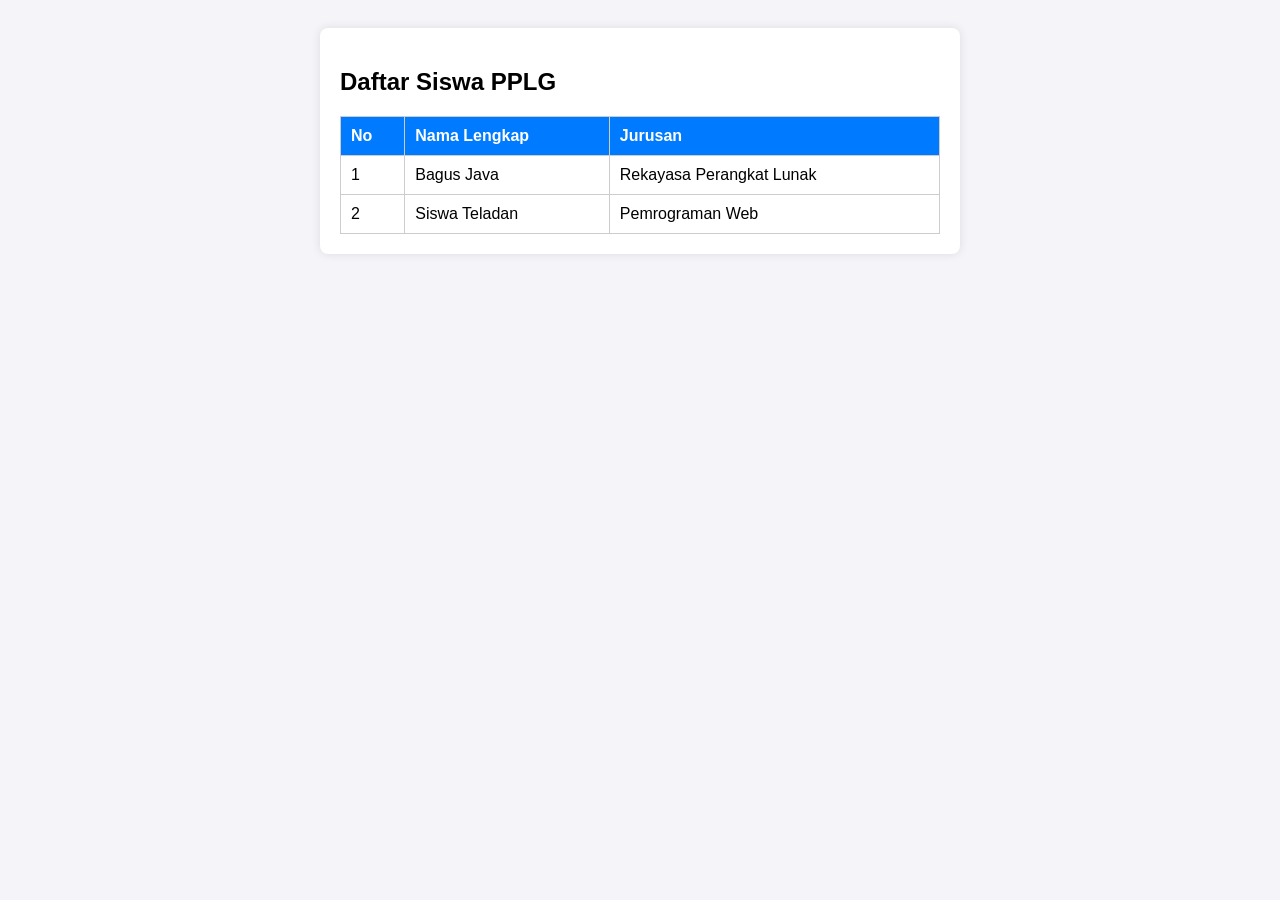
==== index.html @ 7a2e5dff "nambah index.html" ====
<!DOCTYPE html>
<html lang="en">
<head>
    <meta charset="UTF-8">
    <meta name="viewport" content="width=device-width, initial-scale=1.0">
    <title>Document</title>
</head>
<body>
    <!DOCTYPE html>
<html lang="id">
<head>
    <meta charset="UTF-8">
    <meta name="viewport" content="width=device-width, initial-scale=1.0">
    <title>Tabel Siswa PPLG</title>
    <style>
        body { font-family: Arial, sans-serif; padding: 20px; background-color: #f4f4f9; }
        .kotak-tabel { background: white; padding: 20px; border-radius: 8px; box-shadow: 0 0 10px rgba(0,0,0,0.1); max-width: 600px; margin: auto; }
        table { width: 100%; border-collapse: collapse; margin-top: 15px; }
        th, td { border: 1px solid #ccc; padding: 10px; text-align: left; }
        th { background-color: #007BFF; color: white; }
    </style>
</head>
<body>
    <div class="kotak-tabel">
        <h2>Daftar Siswa PPLG</h2>
        <table>
            <thead>
                <tr>
                    <th>No</th>
                    <th>Nama Lengkap</th>
                    <th>Jurusan</th>
                </tr>
            </thead>
            <tbody>
                <tr>
                    <td>1</td>
                    <td>Bagus Java</td>
                    <td>Rekayasa Perangkat Lunak</td>
                </tr>
                <tr>
                    <td>2</td>
                    <td>Siswa Teladan</td>
                    <td>Pemrograman Web</td>
                </tr>
            </tbody>
        </table>
    </div>

</body>
</html>
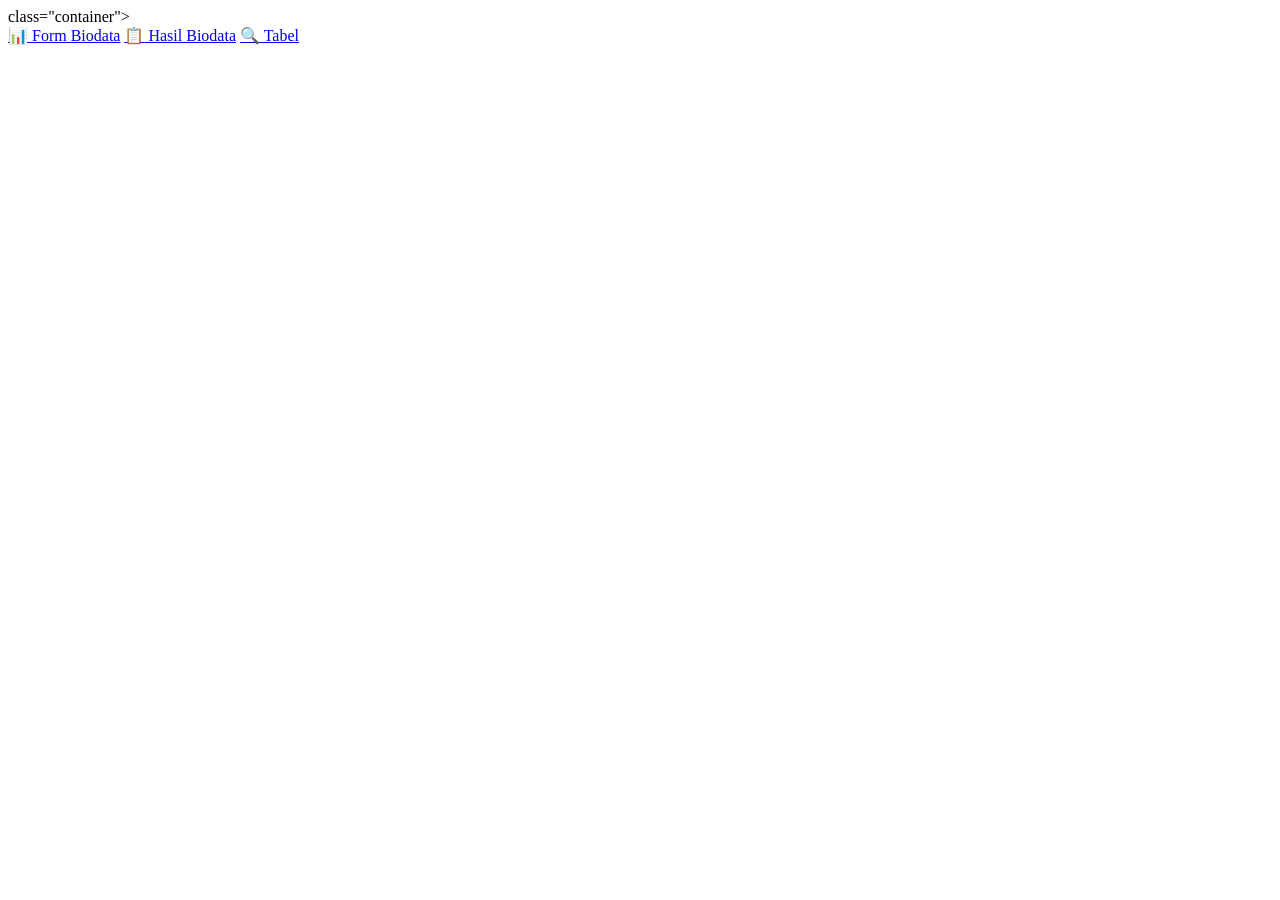
==== commit de949fd8: "aaa" ====
--- a/index.html
+++ b/index.html
@@ -6,45 +6,16 @@
     <title>Document</title>
 </head>
 <body>
-    <!DOCTYPE html>
-<html lang="id">
-<head>
-    <meta charset="UTF-8">
-    <meta name="viewport" content="width=device-width, initial-scale=1.0">
-    <title>Tabel Siswa PPLG</title>
-    <style>
-        body { font-family: Arial, sans-serif; padding: 20px; background-color: #f4f4f9; }
-        .kotak-tabel { background: white; padding: 20px; border-radius: 8px; box-shadow: 0 0 10px rgba(0,0,0,0.1); max-width: 600px; margin: auto; }
-        table { width: 100%; border-collapse: collapse; margin-top: 15px; }
-        th, td { border: 1px solid #ccc; padding: 10px; text-align: left; }
-        th { background-color: #007BFF; color: white; }
-    </style>
-</head>
-<body>
-    <div class="kotak-tabel">
-        <h2>Daftar Siswa PPLG</h2>
-        <table>
-            <thead>
-                <tr>
-                    <th>No</th>
-                    <th>Nama Lengkap</th>
-                    <th>Jurusan</th>
-                </tr>
-            </thead>
-            <tbody>
-                <tr>
-                    <td>1</td>
-                    <td>Bagus Java</td>
-                    <td>Rekayasa Perangkat Lunak</td>
-                </tr>
-                <tr>
-                    <td>2</td>
-                    <td>Siswa Teladan</td>
-                    <td>Pemrograman Web</td>
-                </tr>
-            </tbody>
-        </table>
-    </div>
+    class="container">
+</div>
 
+<!-- Daftar Tombol Menu -->
+<div class="menu-list">
+    <!-- Ganti tanda # dengan link file html atau link tujuan Bapak -->
+    <a href="form_biodata.html" class="menu-item"><span>📊</span> Form Biodata</a>
+    <a href="hasil_biodata.html" class="menu-item"><span>📋</span> Hasil Biodata</a>
+    <a href="tabel.html" class="menu-item"><span>🔍</span> Tabel</a>
+  
+</div>
 </body>
 </html>
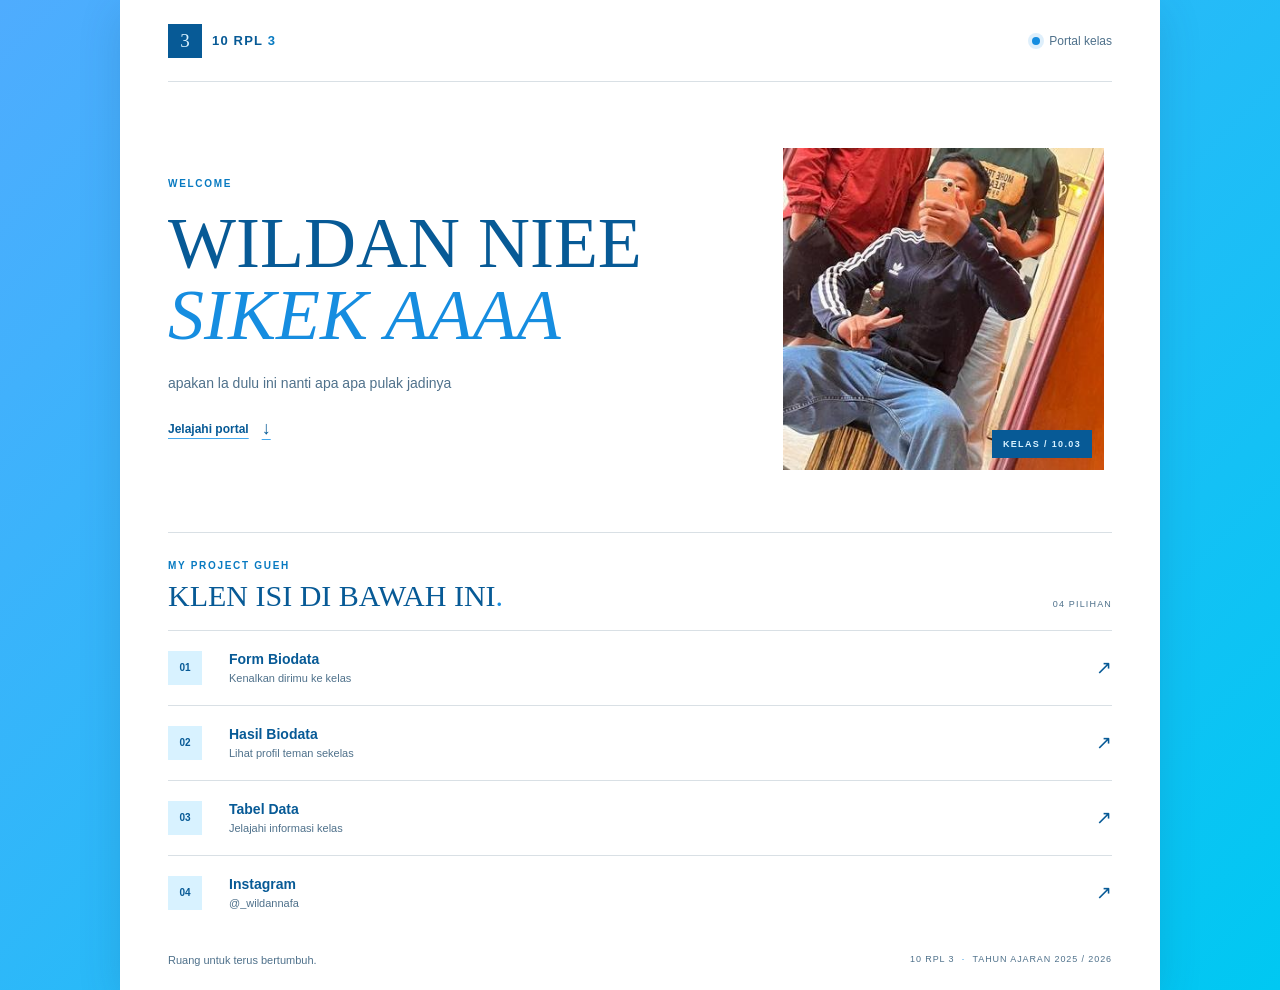
==== commit 7a232082: "Update class portal and biodata form" ====
--- a/index.html
+++ b/index.html
@@ -1,21 +1,71 @@
 <!DOCTYPE html>
-<html lang="en">
+<html lang="id">
 <head>
     <meta charset="UTF-8">
     <meta name="viewport" content="width=device-width, initial-scale=1.0">
-    <title>Document</title>
+    <meta name="theme-color" content="#f4f3ec">
+    <title>Ruang Kelas — 10 RPL 3</title>
+    <link rel="stylesheet" href="style.css">
 </head>
-<body>
-    class="container">
-</div>
+<body class="home-page">
+    <main class="site-shell">
+        <header class="site-header">
+            <a class="brand" href="index.html" aria-label="Beranda 10 RPL 3">
+                <span class="brand-symbol">3</span>
+                <span class="brand-name">10 RPL <b>3</b></span>
+            </a>
+            <span class="header-label"><span class="live-dot"></span> Portal kelas</span>
+        </header>
 
-<!-- Daftar Tombol Menu -->
-<div class="menu-list">
-    <!-- Ganti tanda # dengan link file html atau link tujuan Bapak -->
-    <a href="form_biodata.html" class="menu-item"><span>📊</span> Form Biodata</a>
-    <a href="hasil_biodata.html" class="menu-item"><span>📋</span> Hasil Biodata</a>
-    <a href="tabel.html" class="menu-item"><span>🔍</span> Tabel</a>
-  
-</div>
+        <section class="hero" aria-labelledby="hero-title">
+            <div class="hero-copy">
+                <p class="eyebrow">WELCOME</p>
+                <h1 id="hero-title">WILDAN NIEE<br><em>SIKEK AAAA</em></h1>
+                <p class="hero-description">apakan la dulu ini nanti apa apa pulak jadinya </p>
+                <a class="hero-link" href="#menu">Jelajahi portal <span aria-hidden="true">↓</span></a>
+            </div>
+            <figure class="hero-art">
+                <img src="profile.jpg.jpg" alt="Siswa berpose di depan cermin bersama teman-temannya">
+                <figcaption>KELAS / 10.03</figcaption>
+            </figure>
+        </section>
+
+        <section class="menu-section" id="menu" aria-labelledby="menu-title">
+            <div class="section-heading">
+                <div>
+                    <p class="eyebrow">MY PROJECT GUEH</p>
+                    <h2 id="menu-title">KLEN ISI DI BAWAH INI<span>.</span></h2>
+                </div>
+                <span class="section-count">04 PILIHAN</span>
+            </div>
+            <nav class="menu-list" aria-label="Menu utama">
+                <a href="from_biodata.html" class="menu-item">
+                    <span class="menu-number">01</span>
+                    <span class="menu-copy"><strong>Form Biodata</strong><small>Kenalkan dirimu ke kelas</small></span>
+                    <span class="menu-arrow" aria-hidden="true">↗</span>
+                </a>
+                <a href="hasil_biodata.html" class="menu-item">
+                    <span class="menu-number">02</span>
+                    <span class="menu-copy"><strong>Hasil Biodata</strong><small>Lihat profil teman sekelas</small></span>
+                    <span class="menu-arrow" aria-hidden="true">↗</span>
+                </a>
+                <a href="tabel.html" class="menu-item">
+                    <span class="menu-number">03</span>
+                    <span class="menu-copy"><strong>Tabel Data</strong><small>Jelajahi informasi kelas</small></span>
+                    <span class="menu-arrow" aria-hidden="true">↗</span>
+                </a>
+                <a href="https://www.instagram.com/_wildannafa/" class="menu-item" target="_blank" rel="noopener noreferrer">
+                    <span class="menu-number">04</span>
+                    <span class="menu-copy"><strong>Instagram</strong><small>@_wildannafa</small></span>
+                    <span class="menu-arrow" aria-hidden="true">↗</span>
+                </a>
+            </nav>
+        </section>
+
+        <footer class="site-footer">
+            <span>Ruang untuk terus bertumbuh.</span>
+            <span>10 RPL 3 <i>·</i> TAHUN AJARAN 2025 / 2026</span>
+        </footer>
+    </main>
 </body>
 </html>
--- a/style.css
+++ b/style.css
@@ -0,0 +1,315 @@
+* {
+	box-sizing: border-box;
+}
+
+html {
+	scroll-behavior: smooth;
+}
+
+body.home-page {
+	--ink: #075a96;
+	--muted: #4f718b;
+	--paper: #ffffff;
+	--line: rgba(24, 61, 93, 0.16);
+	--acid: #d8f2ff;
+	min-width: 320px;
+	min-height: 100vh;
+	margin: 0;
+	background: linear-gradient(135deg, #4facfe 0%, #00c8f2 100%);
+	color: var(--ink);
+	font-family: "Trebuchet MS", "Segoe UI", sans-serif;
+}
+
+.site-shell {
+	width: min(100% - 48px, 1040px);
+	min-height: 100vh;
+	margin: 0 auto;
+	padding: 0 48px;
+	display: flex;
+	flex-direction: column;
+	background: var(--paper);
+	box-shadow: 0 12px 40px rgba(16, 65, 107, 0.16);
+}
+
+.site-header {
+	min-height: 82px;
+	display: flex;
+	align-items: center;
+	justify-content: space-between;
+	border-bottom: 1px solid var(--line);
+}
+
+.brand {
+	display: inline-flex;
+	align-items: center;
+	gap: 10px;
+	color: var(--ink);
+	text-decoration: none;
+}
+
+.brand-symbol {
+	width: 34px;
+	height: 34px;
+	display: grid;
+	place-items: center;
+	background: var(--ink);
+	color: var(--acid);
+	font-family: Georgia, "Times New Roman", serif;
+	font-size: 19px;
+}
+
+.brand-name {
+	font-size: 13px;
+	font-weight: 700;
+	letter-spacing: 0.09em;
+}
+
+.brand-name b { color: #087ac1; }
+
+.header-label {
+	display: flex;
+	align-items: center;
+	gap: 9px;
+	color: var(--muted);
+	font-size: 12px;
+}
+
+.live-dot {
+	width: 8px;
+	height: 8px;
+	border-radius: 50%;
+	background: #168de0;
+	box-shadow: 0 0 0 4px rgba(22, 141, 224, 0.14);
+}
+
+.hero {
+	min-height: 420px;
+	display: grid;
+	grid-template-columns: 1.25fr 0.75fr;
+	align-items: center;
+	gap: 44px;
+	padding: 58px 0 54px;
+}
+
+.hero-copy { animation: rise-in 650ms ease-out both; }
+
+.eyebrow {
+	margin: 0 0 19px;
+	color: #087ac1;
+	font-size: 10px;
+	font-weight: 700;
+	letter-spacing: 0.17em;
+}
+
+.hero h1 {
+	margin: 0;
+	font-family: Georgia, "Times New Roman", serif;
+	font-size: clamp(46px, 6.5vw, 72px);
+	font-weight: 400;
+	line-height: 0.99;
+}
+
+.hero h1 em {
+	color: #168de0;
+	font-weight: 400;
+}
+
+.hero-description {
+	max-width: 390px;
+	margin: 20px 0 0;
+	color: var(--muted);
+	font-size: 14px;
+	line-height: 1.75;
+}
+
+.hero-link {
+	display: inline-flex;
+	align-items: center;
+	gap: 13px;
+	margin-top: 23px;
+	color: var(--ink);
+	font-size: 12px;
+	font-weight: 700;
+	text-decoration-color: #42a7ed;
+	text-underline-offset: 5px;
+}
+
+.hero-link span { font-size: 18px; }
+
+.hero-art {
+	position: relative;
+	width: min(100%, 340px);
+	aspect-ratio: 1;
+	justify-self: end;
+	overflow: hidden;
+	margin: 0;
+	border: 8px solid #fff;
+	background: #e7f5ff;
+	animation: rise-in 700ms 90ms ease-out both;
+}
+
+.hero-art img {
+	width: 100%;
+	height: 100%;
+	display: block;
+	object-fit: cover;
+	object-position: center;
+}
+
+.hero-art figcaption {
+	position: absolute;
+	right: 12px;
+	bottom: 12px;
+	padding: 9px 11px;
+	background: var(--ink);
+	color: var(--acid);
+	font-size: 9px;
+	font-weight: 700;
+	letter-spacing: 0.15em;
+}
+
+.menu-section {
+	padding: 27px 0 0;
+	border-top: 1px solid var(--line);
+	animation: rise-in 700ms 150ms ease-out both;
+}
+
+.section-heading {
+	display: flex;
+	align-items: end;
+	justify-content: space-between;
+	padding-bottom: 17px;
+}
+
+.section-heading .eyebrow { margin-bottom: 8px; }
+
+.section-heading h2 {
+	margin: 0;
+	font-family: Georgia, "Times New Roman", serif;
+	font-size: 30px;
+	font-weight: 400;
+}
+
+.section-heading h2 span { color: #168de0; }
+
+.section-count {
+	padding-bottom: 4px;
+	color: var(--muted);
+	font-size: 9px;
+	letter-spacing: 0.13em;
+}
+
+.menu-list { display: grid; }
+
+.menu-item {
+	min-height: 75px;
+	display: grid;
+	grid-template-columns: 48px 1fr 36px;
+	align-items: center;
+	gap: 13px;
+	border-top: 1px solid var(--line);
+	color: var(--ink);
+	text-decoration: none;
+	transition: background-color 180ms ease, padding 180ms ease;
+}
+
+.menu-number {
+	width: 34px;
+	height: 34px;
+	display: grid;
+	place-items: center;
+	background: var(--acid);
+	font-size: 10px;
+	font-weight: 700;
+}
+
+.menu-copy { display: grid; gap: 5px; }
+
+.menu-copy strong {
+	font-size: 14px;
+	font-weight: 700;
+}
+
+.menu-copy small {
+	color: var(--muted);
+	font-size: 11px;
+}
+
+.menu-arrow {
+	justify-self: end;
+	font-size: 19px;
+	transition: transform 180ms ease;
+}
+
+.menu-item:hover,
+.menu-item:focus-visible {
+	padding-right: 12px;
+	padding-left: 12px;
+	background: rgba(255, 255, 255, 0.55);
+}
+
+.menu-item:hover .menu-arrow { transform: translate(3px, -3px); }
+
+.menu-item:focus-visible,
+.brand:focus-visible,
+.hero-link:focus-visible {
+	outline: 2px solid #168de0;
+	outline-offset: 3px;
+}
+
+.site-footer {
+	display: flex;
+	justify-content: space-between;
+	gap: 16px;
+	margin-top: auto;
+	padding: 24px 0;
+	color: var(--muted);
+	font-size: 11px;
+}
+
+.site-footer span:last-child {
+	font-size: 9px;
+	letter-spacing: 0.1em;
+}
+
+.site-footer i {
+	padding: 0 4px;
+	color: #168de0;
+	font-style: normal;
+}
+
+@keyframes rise-in {
+	from { opacity: 0; transform: translateY(12px); }
+	to { opacity: 1; transform: translateY(0); }
+}
+
+@media (max-width: 680px) {
+		.site-shell { width: min(100% - 28px, 520px); padding: 0 22px; }
+	.hero {
+		min-height: 0;
+		grid-template-columns: 1fr;
+		gap: 32px;
+		padding: 58px 0 40px;
+	}
+	.hero h1 { font-size: clamp(45px, 12vw, 64px); }
+	.hero-art { justify-self: center; }
+	.menu-section { padding-top: 23px; }
+}
+
+@media (max-width: 420px) {
+		.site-shell { width: calc(100% - 20px); padding: 0 15px; }
+	.site-header { min-height: 70px; }
+	.hero { padding-top: 48px; }
+	.section-heading h2 { font-size: 26px; }
+	.menu-item { grid-template-columns: 40px 1fr 24px; gap: 10px; }
+	.site-footer { flex-direction: column; }
+}
+
+@media (prefers-reduced-motion: reduce) {
+	html { scroll-behavior: auto; }
+	*, *::before, *::after {
+		animation-duration: 0.01ms !important;
+		transition-duration: 0.01ms !important;
+	}
+}
+
